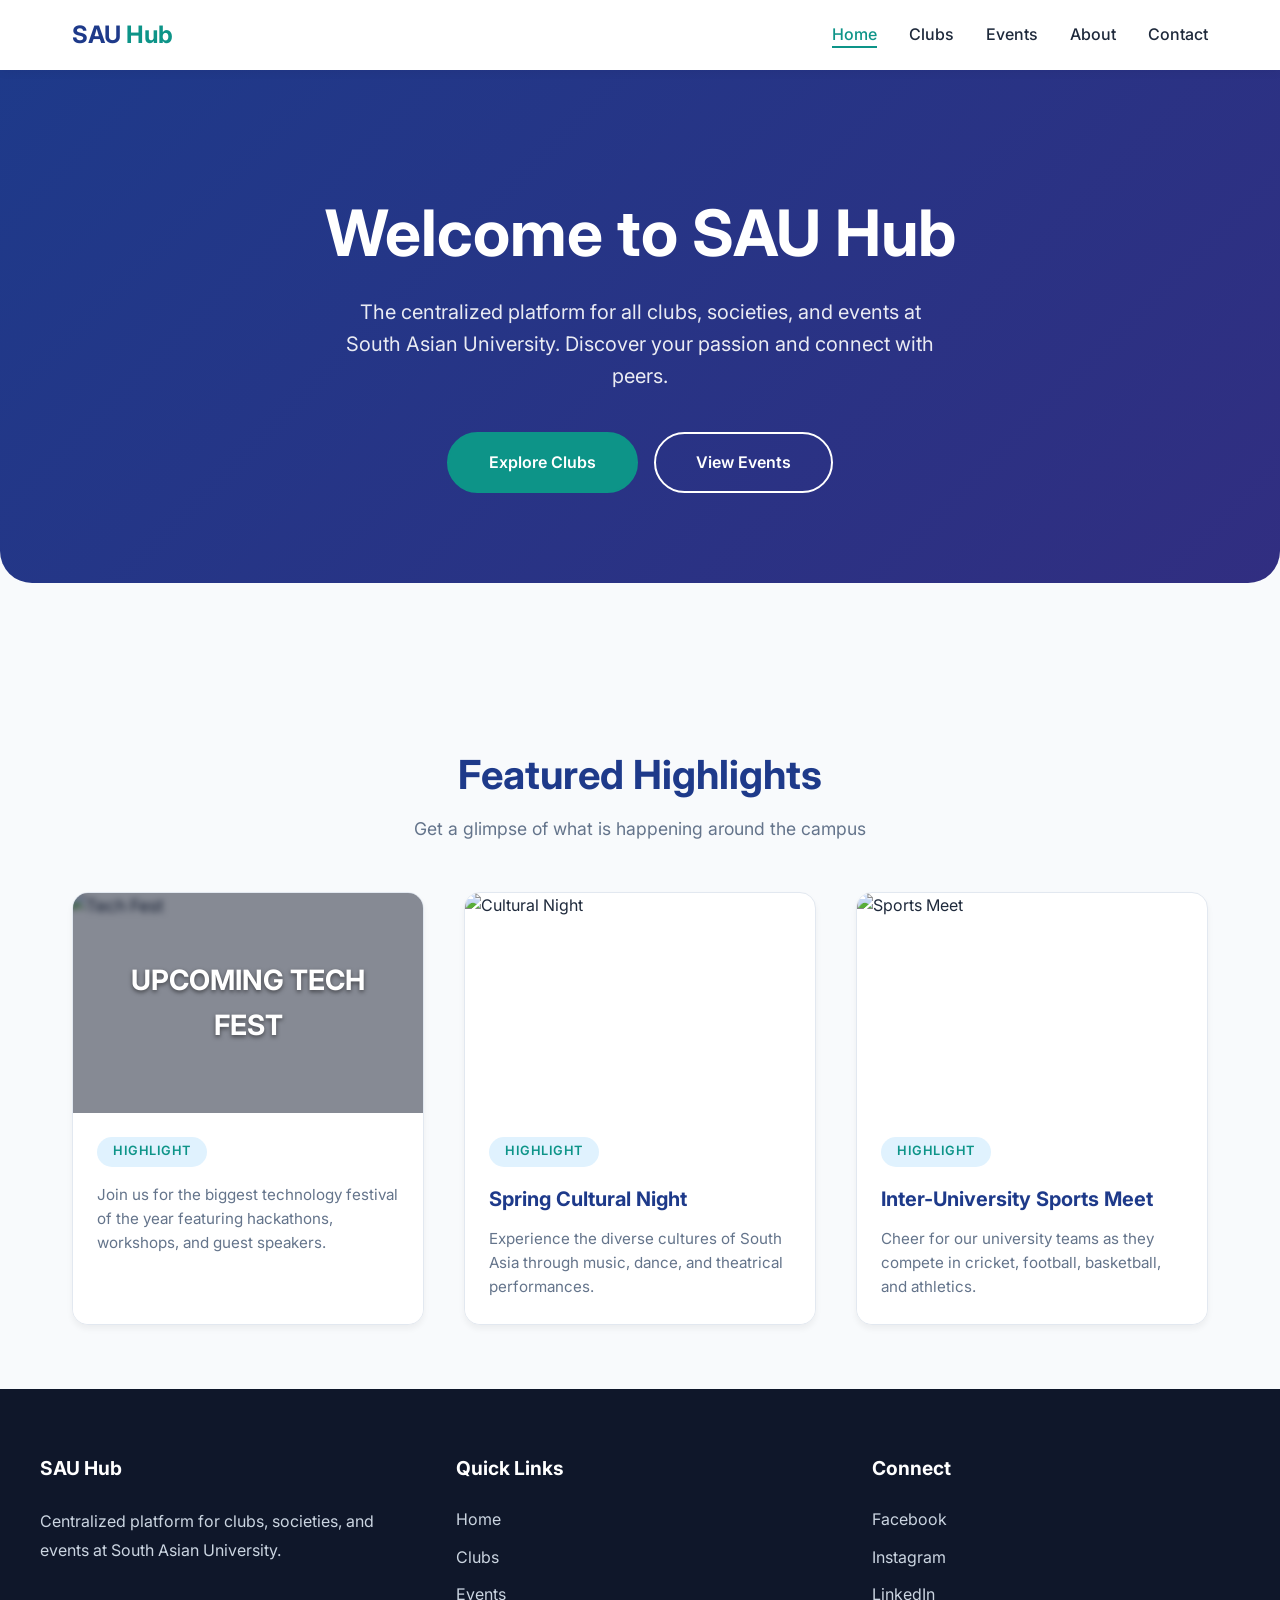
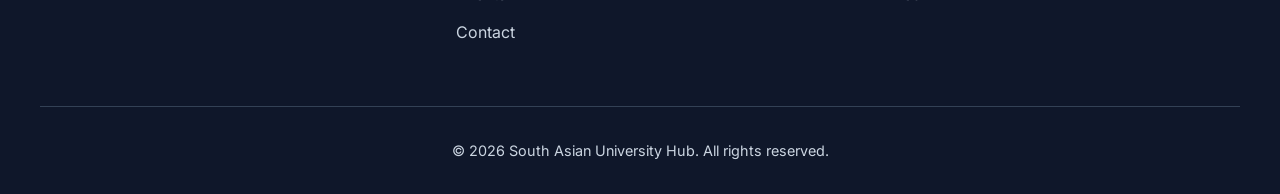
==== index.html @ b97fd705 "Add files via upload" ====
<!DOCTYPE html>
<html lang="en">
<head>
  <meta charset="UTF-8">
  <meta name="viewport" content="width=device-width, initial-scale=1.0">
  <title>Home | SAU Hub</title>
  <link rel="stylesheet" href="styles.css">
</head>
<body>
  <header class="navbar" id="navbar">
    <div class="nav-container">
      <a href="index.html" class="logo">SAU <span>Hub</span></a>
      <button class="hamburger" aria-label="Toggle navigation">☰</button>
      <nav>
        <ul class="nav-links" id="nav-links">
          <li><a href="index.html" class="active">Home</a></li>
          <li><a href="clubs.html">Clubs</a></li>
          <li><a href="events.html">Events</a></li>
          <li><a href="about.html">About</a></li>
          <li><a href="contact.html">Contact</a></li>
        </ul>
      </nav>
    </div>
  </header>

  <section class="hero fade-in">
    <h1>Welcome to SAU Hub</h1>
    <p>The centralized platform for all clubs, societies, and events at South Asian University. Discover your passion and connect with peers.</p>
    <div class="hero-buttons">
      <a href="clubs.html" class="btn">Explore Clubs</a>
      <a href="events.html" class="btn btn-outline">View Events</a>
    </div>
  </section>

  <main class="section">
    <h2 class="section-title slide-up">Featured Highlights</h2>
    <p class="section-subtitle slide-up">Get a glimpse of what is happening around the campus</p>
    
    <div class="grid-container">
      
      <div class="card blur-card slide-up">
        <div class="card-img-wrapper">
          <img src="Pictures/tech_fest.jpg" alt="Tech Fest">
          <div class="img-overlay">
            <h2>Upcoming Tech Fest</h2>
          </div>
        </div>
        <div class="card-content">
          <span class="card-tag">Highlight</span>
          <p>Join us for the biggest technology festival of the year featuring hackathons, workshops, and guest speakers.</p>
        </div>
      </div>
      
      <div class="card slide-up">
        <img src="https://placehold.co/600x400/0d9488/ffffff?text=Cultural+Night" alt="Cultural Night">
        <div class="card-content">
          <span class="card-tag">Highlight</span>
          <h3>Spring Cultural Night</h3>
          <p>Experience the diverse cultures of South Asia through music, dance, and theatrical performances.</p>
        </div>
      </div>

      <div class="card slide-up">
        <img src="https://placehold.co/600x400/8b5cf6/ffffff?text=Sports+Meet" alt="Sports Meet">
        <div class="card-content">
          <span class="card-tag">Highlight</span>
          <h3>Inter-University Sports Meet</h3>
          <p>Cheer for our university teams as they compete in cricket, football, basketball, and athletics.</p>
        </div>
      </div>

    </div>
  </main>

  <footer>
    <div class="footer-grid">
      <div class="footer-col">
        <h4>SAU Hub</h4>
        <p>Centralized platform for clubs, societies, and events at South Asian University.</p>
      </div>
      <div class="footer-col">
        <h4>Quick Links</h4>
        <a href="index.html">Home</a>
        <a href="clubs.html">Clubs</a>
        <a href="events.html">Events</a>
        <a href="contact.html">Contact</a>
      </div>
      <div class="footer-col">
        <h4>Connect</h4>
        <a href="#">Facebook</a>
        <a href="#">Instagram</a>
        <a href="#">LinkedIn</a>
      </div>
    </div>
    <div class="footer-bottom">&copy; 2026 South Asian University Hub. All rights reserved.</div>
  </footer>
  <script src="script.js"></script>
</body>
</html>
---- styles.css ----
@import url('https://fonts.googleapis.com/css2?family=Inter:wght@400;500;600;700&display=swap');

:root {
  --primary: #1e3a8a;
  --secondary: #0d9488;
  --bg: #f8fafc;
  --text: #1e293b;
  --muted: #64748b;
  --white: #ffffff;
  --border: #e2e8f0;
  --error: #ef4444;
  --success: #10b981;
}

* {
  margin: 0;
  padding: 0;
  box-sizing: border-box;
}

html {
  scroll-behavior: smooth;
}

body {
  font-family: 'Inter', sans-serif;
  background-color: var(--bg);
  color: var(--text);
  line-height: 1.6;
  display: flex;
  flex-direction: column;
  min-height: 100vh;
  overflow-x: hidden;
}

.navbar {
  background-color: var(--white);
  position: fixed;
  top: 0;
  width: 100%;
  z-index: 1000;
  transition: all 0.3s ease;
  box-shadow: 0 2px 10px rgba(0, 0, 0, 0.05);
}

.navbar.scrolled {
  padding: 0.5rem 0;
  background-color: rgba(255, 255, 255, 0.95);
  backdrop-filter: blur(10px);
  box-shadow: 0 4px 20px rgba(0, 0, 0, 0.1);
}

.nav-container {
  max-width: 1200px;
  margin: 0 auto;
  padding: 1rem 2rem;
  display: flex;
  justify-content: space-between;
  align-items: center;
  transition: padding 0.3s ease;
}

.logo {
  font-size: 1.5rem;
  font-weight: 700;
  color: var(--primary);
  text-decoration: none;
  z-index: 1001;
}

.logo span {
  color: var(--secondary);
}

.nav-links {
  list-style: none;
  display: flex;
  gap: 2rem;
}

.nav-links a {
  text-decoration: none;
  color: var(--text);
  font-weight: 500;
  transition: color 0.3s;
  position: relative;
}

.nav-links a::after {
  content: '';
  position: absolute;
  width: 0;
  height: 2px;
  bottom: -4px;
  left: 0;
  background-color: var(--secondary);
  transition: width 0.3s ease;
}

.nav-links a:hover::after, 
.nav-links a.active::after {
  width: 100%;
}

.nav-links a:hover, 
.nav-links a.active {
  color: var(--secondary);
}

.hamburger {
  display: none;
  background: none;
  border: none;
  font-size: 1.5rem;
  cursor: pointer;
  color: var(--primary);
  z-index: 1001;
  transition: transform 0.3s ease;
}

.hamburger.active {
  transform: rotate(90deg);
}

.section {
  max-width: 1200px;
  margin: 0 auto;
  padding: 8rem 2rem 4rem;
  flex: 1;
  width: 100%;
}

.section-title {
  font-size: clamp(2rem, 5vw, 2.5rem);
  color: var(--primary);
  margin-bottom: 0.5rem;
  text-align: center;
}

.section-subtitle {
  text-align: center;
  color: var(--muted);
  font-size: clamp(1rem, 3vw, 1.1rem);
  margin-bottom: 3rem;
}

.hero {
  background: linear-gradient(135deg, var(--primary), #312e81);
  color: var(--white);
  text-align: center;
  padding: clamp(6rem, 15vh, 10rem) 2rem clamp(4rem, 10vh, 6rem);
  border-radius: 0 0 2rem 2rem;
  margin-bottom: 2rem;
  margin-top: 60px;
}

.hero h1 {
  font-size: clamp(2.5rem, 8vw, 4rem);
  margin-bottom: 1.5rem;
  line-height: 1.2;
}

.hero p {
  font-size: clamp(1rem, 4vw, 1.25rem);
  margin-bottom: 2.5rem;
  opacity: 0.9;
  max-width: 600px;
  margin-inline: auto;
}

.hero-buttons {
  display: flex;
  gap: 1rem;
  justify-content: center;
  flex-wrap: wrap;
}

.btn {
  display: inline-flex;
  align-items: center;
  justify-content: center;
  background-color: var(--secondary);
  color: var(--white);
  padding: 1rem 2.5rem;
  border-radius: 50px;
  text-decoration: none;
  font-weight: 600;
  transition: all 0.3s cubic-bezier(0.4, 0, 0.2, 1);
  border: 2px solid var(--secondary);
  cursor: pointer;
  min-width: 160px;
}

.btn:hover {
  background-color: #0f766e;
  border-color: #0f766e;
  transform: translateY(-2px);
  box-shadow: 0 4px 12px rgba(13, 148, 136, 0.3);
}

.btn-outline {
  background-color: transparent;
  border: 2px solid var(--white);
}

.btn-outline:hover {
  background-color: var(--white);
  color: var(--primary);
  border-color: var(--white);
  box-shadow: 0 4px 12px rgba(255, 255, 255, 0.2);
}

.filter-container {
  display: flex;
  justify-content: center;
  gap: 1rem;
  margin-bottom: 3rem;
  flex-wrap: wrap;
}

.filter-btn {
  padding: 0.5rem 1.5rem;
  border: 1px solid var(--border);
  background: var(--white);
  border-radius: 20px;
  cursor: pointer;
  font-weight: 500;
  color: var(--muted);
  transition: all 0.3s;
}

.filter-btn:hover {
  border-color: var(--secondary);
  color: var(--secondary);
}

.filter-btn.active {
  background: var(--secondary);
  color: var(--white);
  border-color: var(--secondary);
}

.grid-container {
  display: grid;
  grid-template-columns: repeat(auto-fill, minmax(min(100%, 320px), 1fr));
  gap: clamp(1.5rem, 4vw, 2.5rem);
}

.card {
  background: var(--white);
  border-radius: 16px;
  overflow: hidden;
  box-shadow: 0 4px 6px rgba(0, 0, 0, 0.05);
  transition: all 0.3s cubic-bezier(0.4, 0, 0.2, 1);
  border: 1px solid var(--border);
  display: flex;
  flex-direction: column;
  height: 100%;
}

.card.hidden {
  display: none;
}

.card:hover {
  transform: translateY(-8px);
  box-shadow: 0 12px 24px rgba(0, 0, 0, 0.1);
}

.card img {
  width: 100%;
  height: 220px;
  object-fit: cover;
  transition: transform 0.5s ease;
}

.card:hover img {
  transform: scale(1.05);
}

.card-content {
  padding: 1.5rem;
  flex: 1;
  display: flex;
  flex-direction: column;
  background: var(--white);
  position: relative;
}

.card-tag {
  display: inline-block;
  background-color: #e0f2fe;
  color: var(--secondary);
  font-size: 0.8rem;
  font-weight: 600;
  padding: 0.3rem 1rem;
  border-radius: 20px;
  margin-bottom: 1rem;
  align-self: flex-start;
  text-transform: uppercase;
  letter-spacing: 0.5px;
}

.card h3 {
  color: var(--primary);
  margin-bottom: 0.75rem;
  font-size: 1.25rem;
}

.card p {
  color: var(--muted);
  font-size: 0.95rem;
  flex: 1;
}

.contact-wrapper {
  display: grid;
  grid-template-columns: repeat(auto-fit, minmax(min(100%, 400px), 1fr));
  gap: clamp(2rem, 6vw, 4rem);
  background: var(--white);
  border-radius: 16px;
  padding: clamp(2rem, 5vw, 3rem);
  box-shadow: 0 4px 6px rgba(0, 0, 0, 0.05);
}

.form-group {
  margin-bottom: 1.5rem;
  position: relative;
}

.form-group label {
  display: block;
  margin-bottom: 0.5rem;
  font-weight: 500;
  color: var(--text);
}

.form-group input,
.form-group textarea {
  width: 100%;
  padding: 0.75rem 1rem;
  border: 2px solid var(--border);
  border-radius: 8px;
  font-family: inherit;
  transition: all 0.3s;
  background: var(--bg);
}

.form-group input:focus,
.form-group textarea:focus {
  outline: none;
  border-color: var(--secondary);
  background: var(--white);
  box-shadow: 0 0 0 4px rgba(13, 148, 136, 0.1);
}

.form-group.invalid input,
.form-group.invalid textarea {
  border-color: var(--error);
}

.error-message {
  color: var(--error);
  font-size: 0.8rem;
  margin-top: 0.25rem;
  display: none;
  position: absolute;
  bottom: -20px;
  left: 0;
}

.form-group.invalid .error-message {
  display: block;
}

.success-message {
  color: var(--success);
  background: #d1fae5;
  padding: 1rem;
  border-radius: 8px;
  margin-top: 1rem;
  text-align: center;
  font-weight: 500;
}

.success-message.hidden {
  display: none;
}

.loader {
  border: 3px solid rgba(255,255,255,0.3);
  border-radius: 50%;
  border-top: 3px solid var(--white);
  width: 20px;
  height: 20px;
  animation: spin 1s linear infinite;
  display: inline-block;
}

.loader.hidden {
  display: none;
}

@keyframes spin {
  0% { transform: rotate(0deg); }
  100% { transform: rotate(360deg); }
}

.info-block {
  margin-bottom: 1.5rem;
  padding-left: 1rem;
  border-left: 3px solid var(--secondary);
}

.info-block strong {
  display: block;
  color: var(--primary);
  margin-bottom: 0.25rem;
}

footer {
  background-color: #0f172a;
  color: #cbd5e1;
  padding: 4rem 2rem 2rem;
  margin-top: auto;
}

.footer-grid {
  max-width: 1200px;
  margin: 0 auto;
  display: grid;
  grid-template-columns: repeat(auto-fit, minmax(200px, 1fr));
  gap: 3rem;
  margin-bottom: 3rem;
}

.footer-col h4 {
  font-size: 1.2rem;
  margin-bottom: 1.5rem;
  color: var(--white);
}

.footer-col p {
  line-height: 1.8;
}

.footer-col a {
  display: block;
  color: #cbd5e1;
  text-decoration: none;
  margin-bottom: 0.75rem;
  transition: all 0.3s;
  width: fit-content;
}

.footer-col a:hover {
  color: var(--secondary);
  transform: translateX(5px);
}

.footer-bottom {
  max-width: 1200px;
  margin: 0 auto;
  text-align: center;
  padding-top: 2rem;
  border-top: 1px solid #334155;
  font-size: 0.9rem;
}

.fade-in {
  opacity: 0;
  transition: opacity 0.8s ease-in;
}

.slide-up {
  opacity: 0;
  transform: translateY(30px);
  transition: all 0.8s cubic-bezier(0.4, 0, 0.2, 1);
}

.fade-in.visible,
.slide-up.visible {
  opacity: 1;
  transform: translateY(0);
}

@media (max-width: 768px) {
  .hamburger {
    display: block;
  }
  
  .nav-links {
    position: fixed;
    top: 70px;
    left: 0;
    width: 100%;
    height: 0;
    background: var(--white);
    flex-direction: column;
    align-items: center;
    justify-content: center;
    gap: 2rem;
    overflow: hidden;
    transition: all 0.4s cubic-bezier(0.4, 0, 0.2, 1);
    box-shadow: 0 10px 10px rgba(0,0,0,0.05);
    opacity: 0;
  }

  .nav-links.active {
    height: calc(100vh - 70px);
    opacity: 1;
    padding: 2rem;
  }

  .nav-links a {
    font-size: 1.25rem;
  }
}

@media (max-width: 480px) {
  .hero {
    padding-top: 8rem;
    border-radius: 0 0 1.5rem 1.5rem;
  }
  
  .hero-buttons {
    flex-direction: column;
    width: 100%;
  }

  .hero-buttons .btn {
    width: 100%;
    margin: 0;
  }

  .section {
    padding: 6rem 1rem 3rem;
  }
  
  .filter-btn {
    flex: 1 1 calc(50% - 0.5rem);
    text-align: center;
  }
}

.blur-card .card-img-wrapper {
  position: relative;
  height: 220px;
  overflow: hidden;
}

.blur-card .card-img-wrapper img {
  filter: blur(3px);
  transform: scale(1.1);
  transition: filter 0.3s ease, transform 0.3s ease;
  width: 100%;
  height: 100%;
  object-fit: cover;
}

.blur-card:hover .card-img-wrapper img {
  filter: blur(1px);
  transform: scale(1.15);
}

.img-overlay {
  position: absolute;
  top: 0;
  left: 0;
  width: 100%;
  height: 100%;
  background: rgba(15, 23, 42, 0.5);
  display: flex;
  justify-content: center;
  align-items: center;
  padding: 1.5rem;
  text-align: center;
}

.img-overlay h2 {
  color: white;
  font-size: 1.75rem;
  font-weight: 700;
  text-transform: uppercase;
  margin: 0;
  text-shadow: 0 2px 4px rgba(0,0,0,0.5);
  font-family: 'Inter', sans-serif;
}
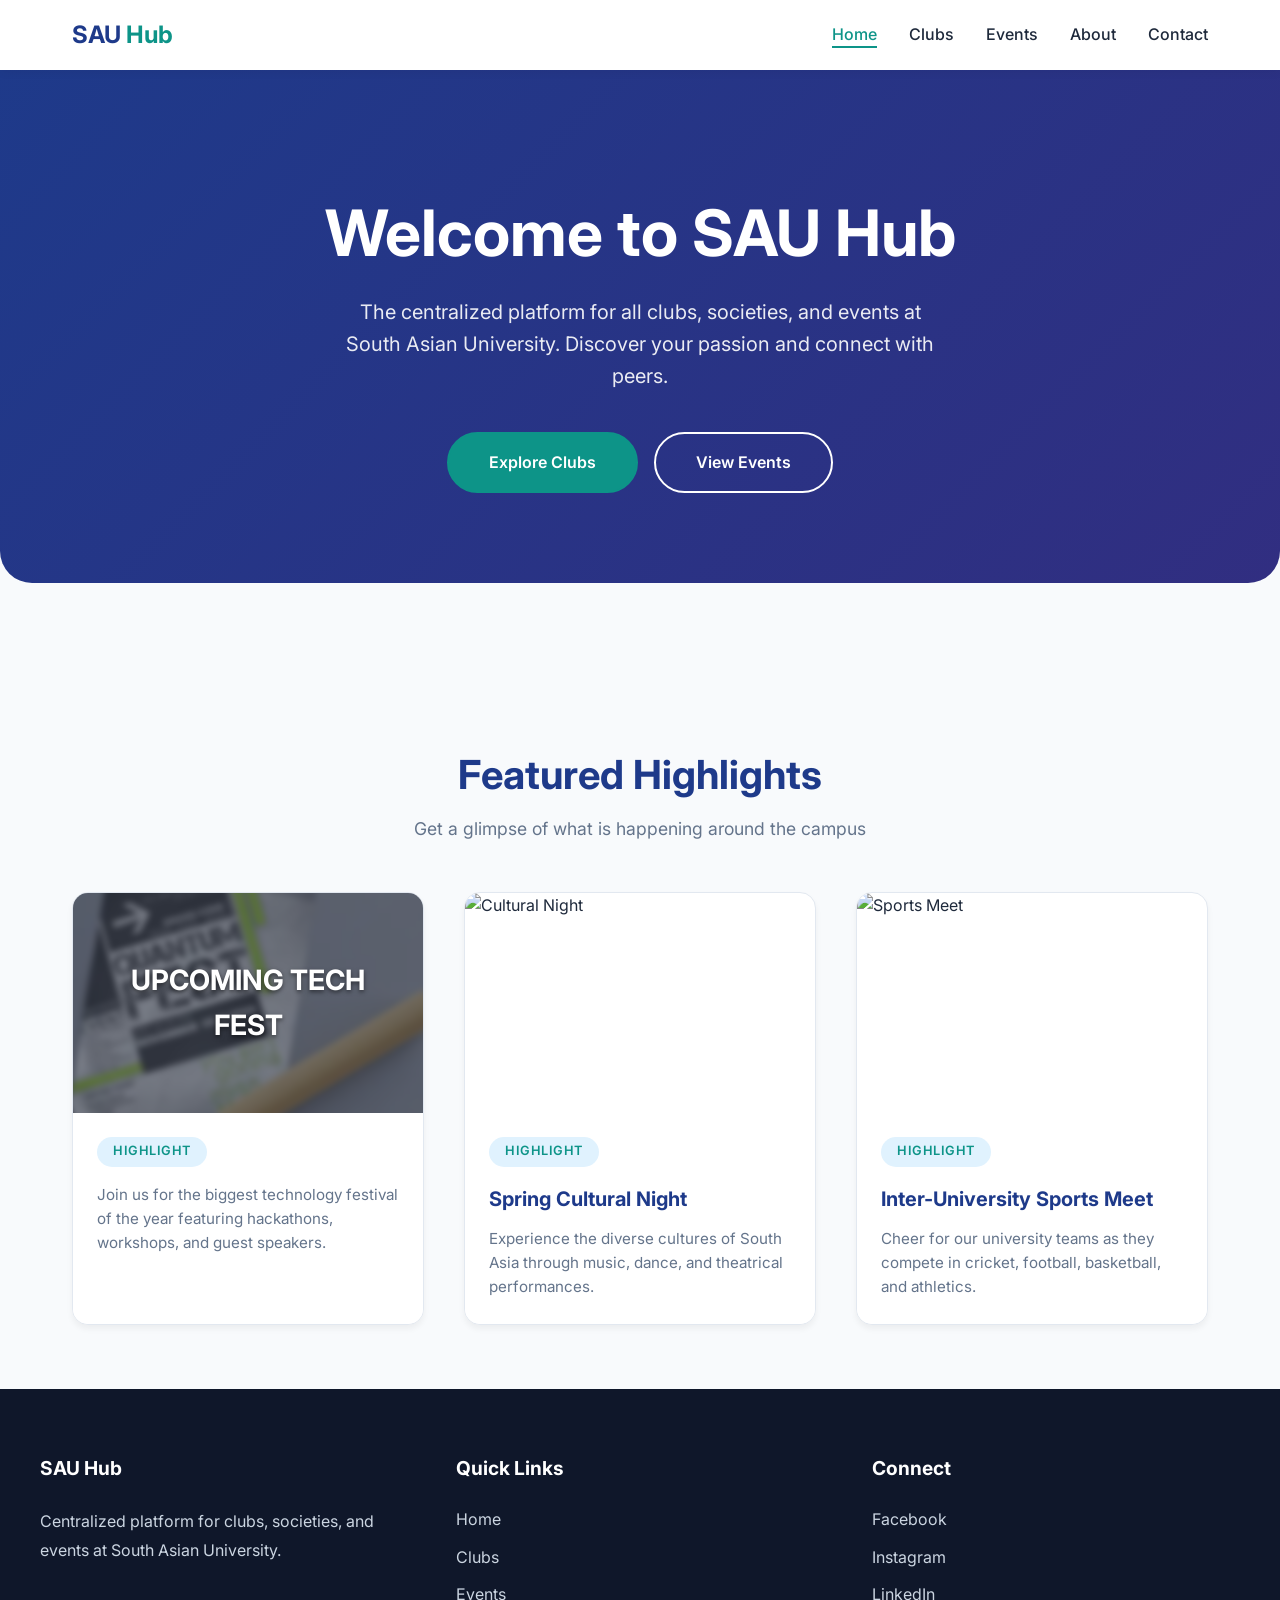
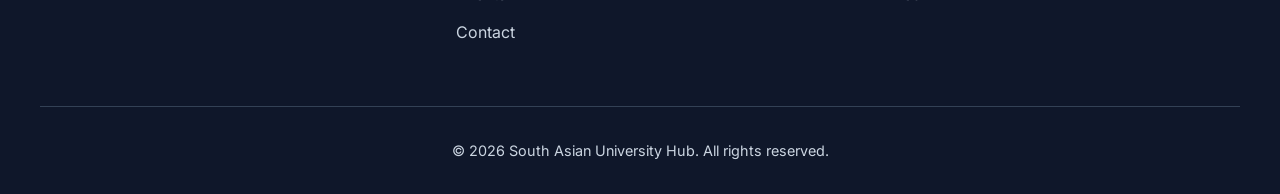
==== commit ac5beea3: "Update index.html" ====
--- a/index.html
+++ b/index.html
@@ -40,7 +40,7 @@
       
       <div class="card blur-card slide-up">
         <div class="card-img-wrapper">
-          <img src="Pictures/tech_fest.jpg" alt="Tech Fest">
+          <img src="tech_fest.jpg" alt="Tech Fest">
           <div class="img-overlay">
             <h2>Upcoming Tech Fest</h2>
           </div>
@@ -96,4 +96,4 @@
   </footer>
   <script src="script.js"></script>
 </body>
-</html>+</html>
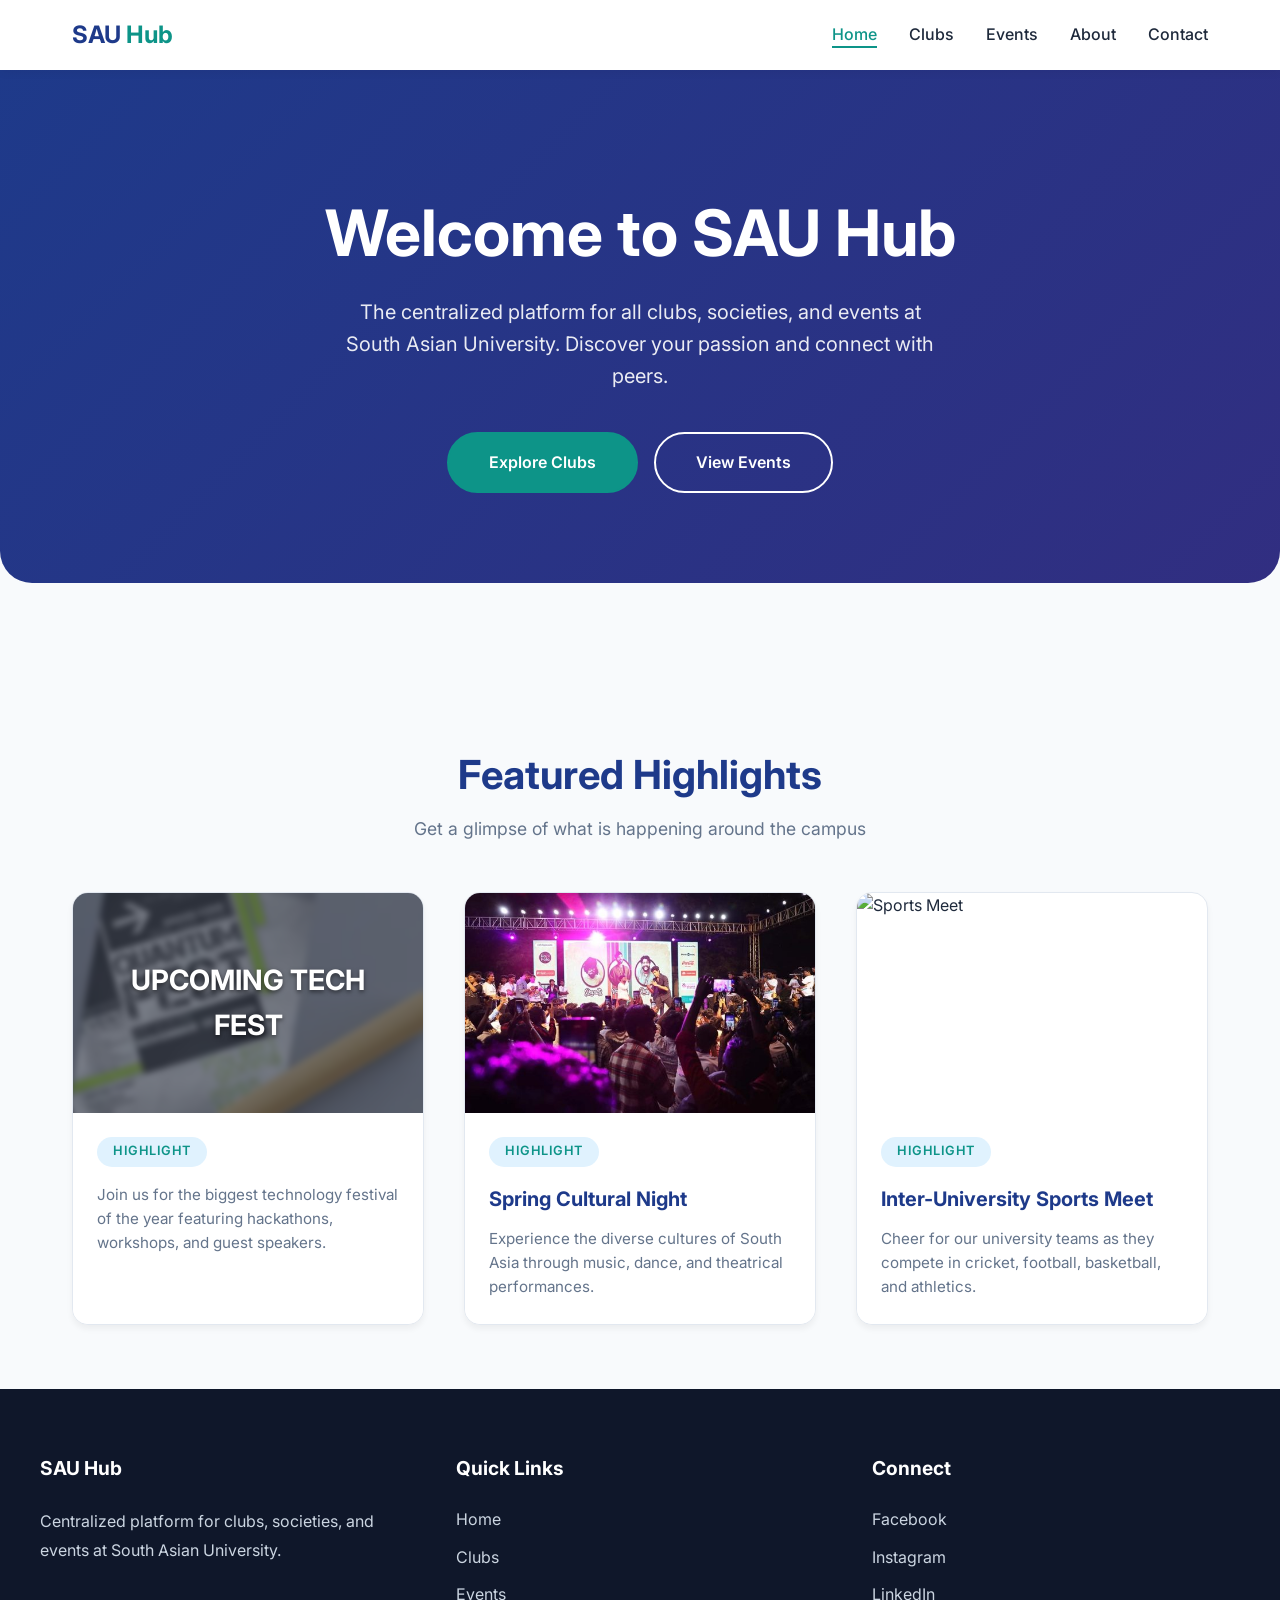
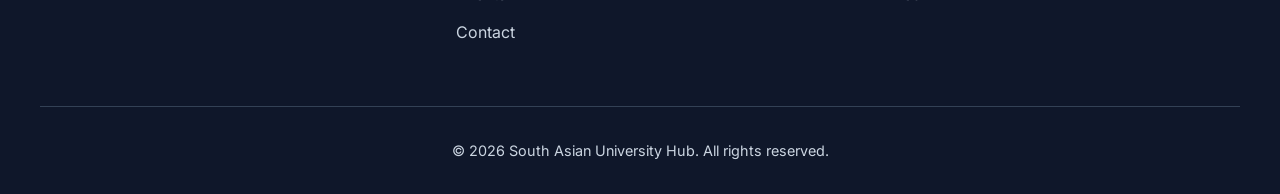
==== commit 4bd1dd34: "index.html" ====
--- a/index.html
+++ b/index.html
@@ -52,7 +52,7 @@
       </div>
       
       <div class="card slide-up">
-        <img src="https://placehold.co/600x400/0d9488/ffffff?text=Cultural+Night" alt="Cultural Night">
+        <img src="Cultural Night.jpg" alt="Cultural Night">
         <div class="card-content">
           <span class="card-tag">Highlight</span>
           <h3>Spring Cultural Night</h3>
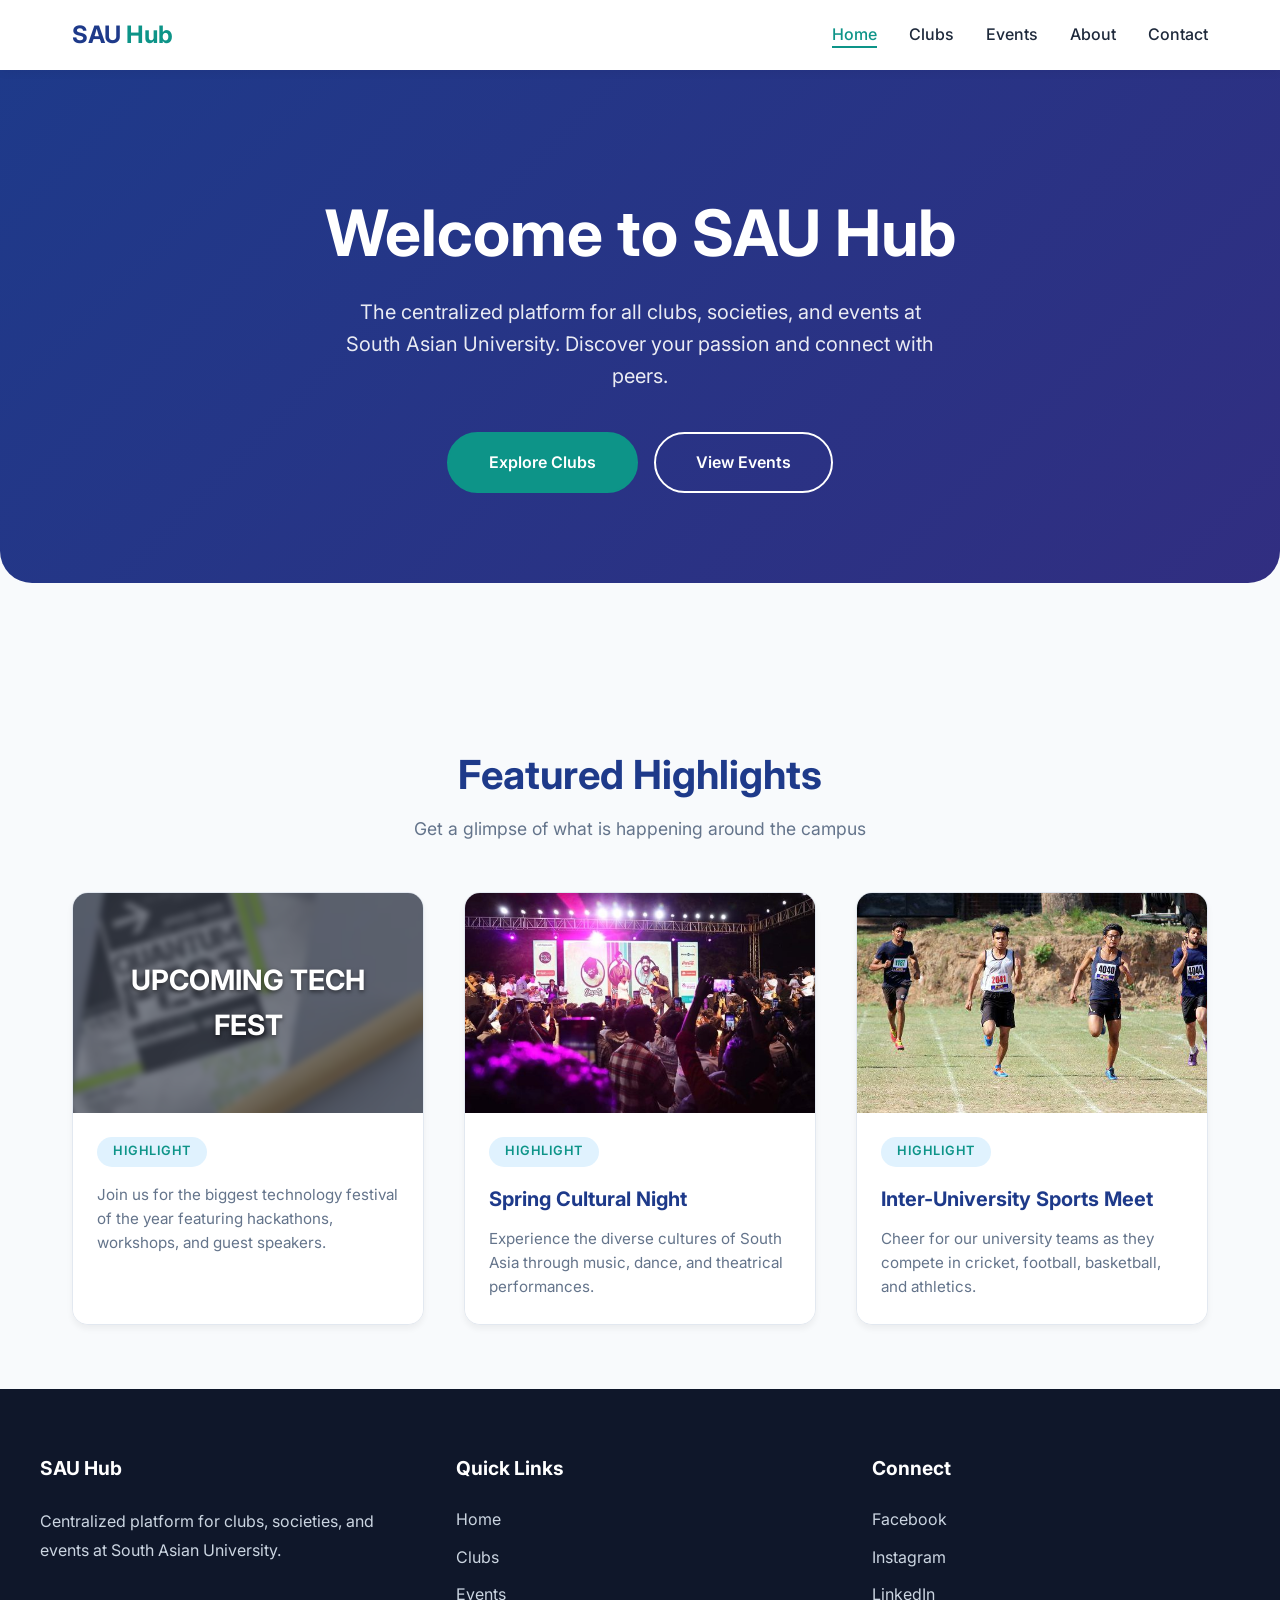
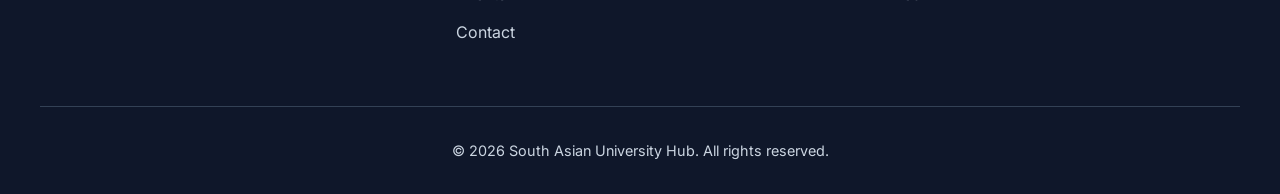
==== commit 3cbcda0d: "index.html" ====
--- a/index.html
+++ b/index.html
@@ -61,7 +61,7 @@
       </div>
 
       <div class="card slide-up">
-        <img src="https://placehold.co/600x400/8b5cf6/ffffff?text=Sports+Meet" alt="Sports Meet">
+        <img src="sports meet.jpg" alt="Sports Meet">
         <div class="card-content">
           <span class="card-tag">Highlight</span>
           <h3>Inter-University Sports Meet</h3>
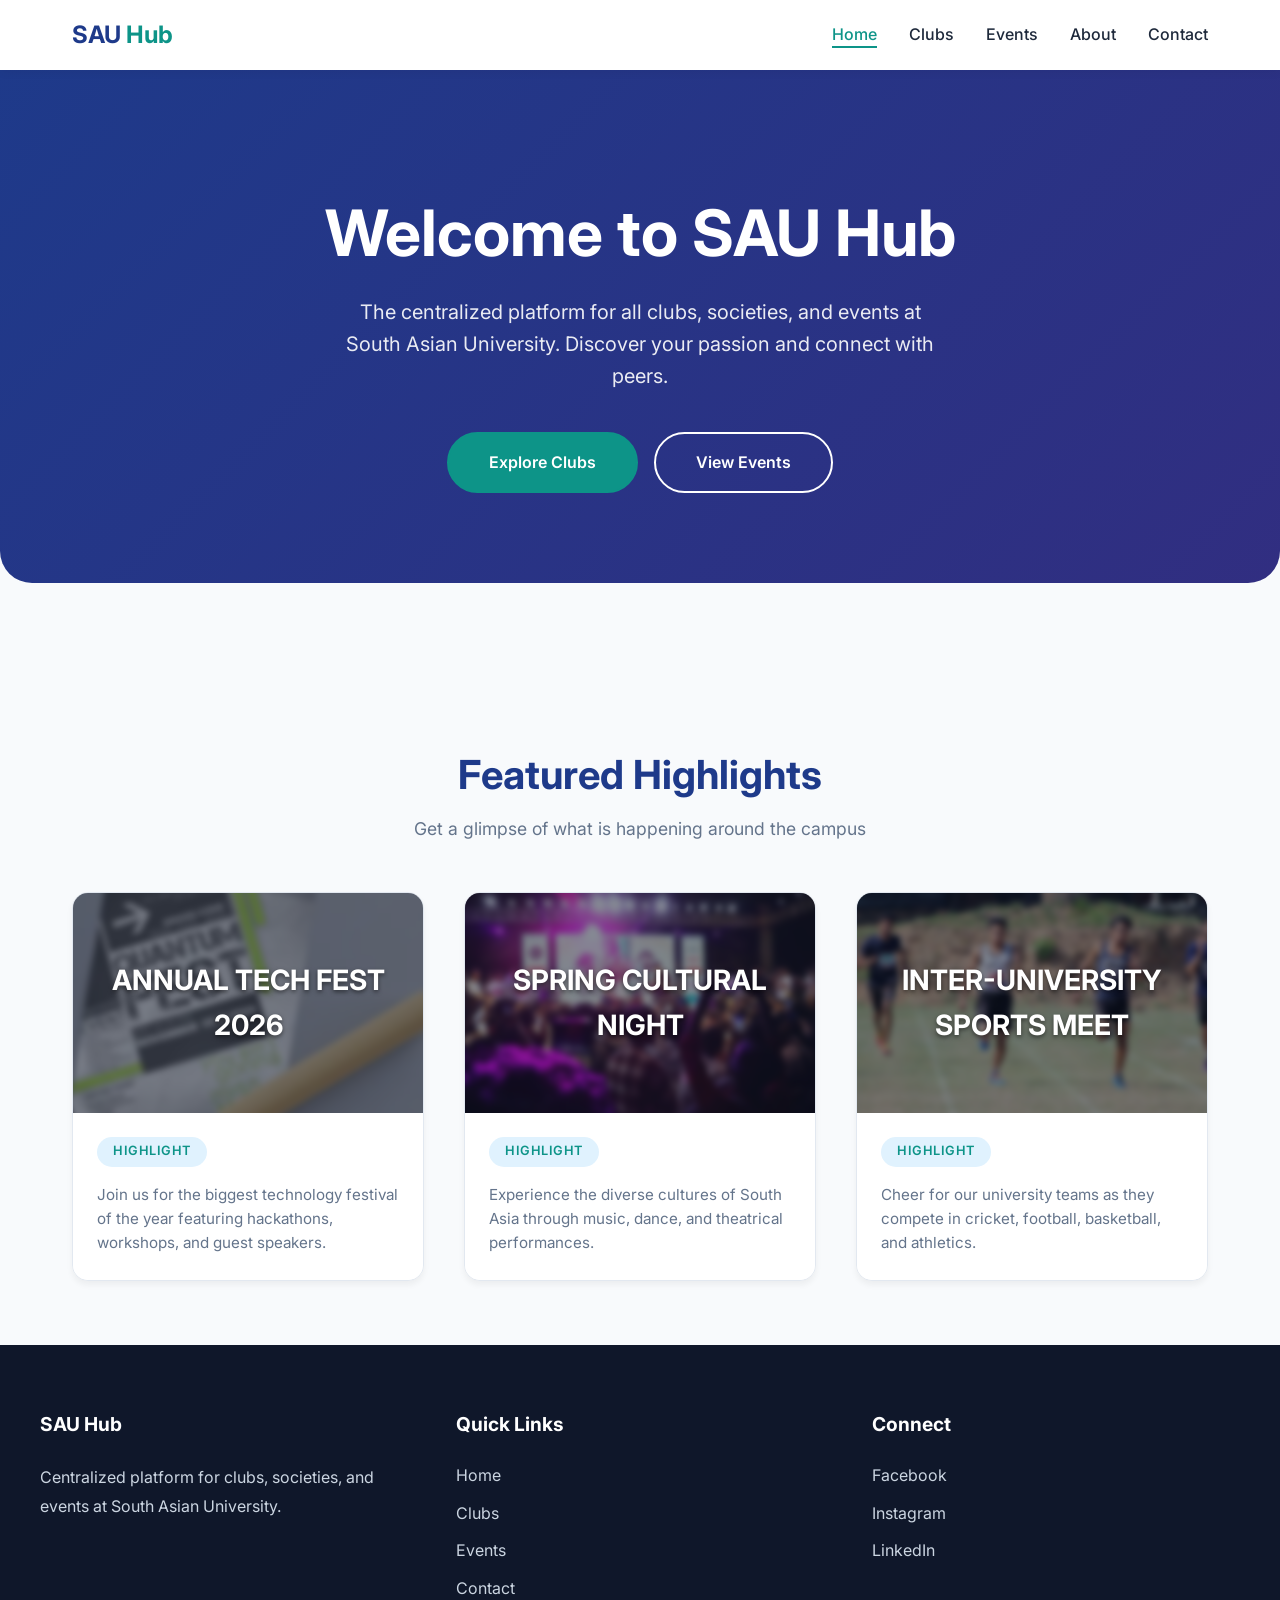
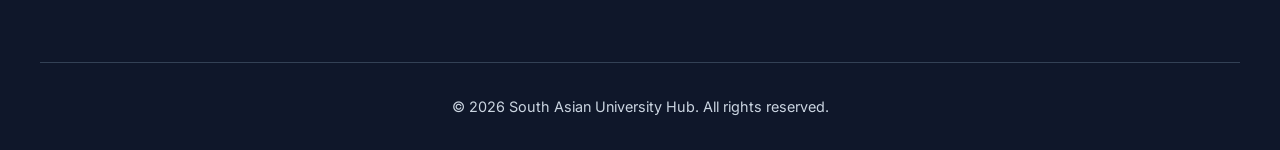
==== commit 580603fe: "Update index.html" ====
--- a/index.html
+++ b/index.html
@@ -42,7 +42,7 @@
         <div class="card-img-wrapper">
           <img src="tech_fest.jpg" alt="Tech Fest">
           <div class="img-overlay">
-            <h2>Upcoming Tech Fest</h2>
+            <h2>Annual Tech Fest 2026</h2>
           </div>
         </div>
         <div class="card-content">
@@ -51,20 +51,28 @@
         </div>
       </div>
       
-      <div class="card slide-up">
-        <img src="Cultural Night.jpg" alt="Cultural Night">
+      <div class="card blur-card slide-up">
+        <div class="card-img-wrapper">
+          <img src="Cultural Night.jpg" alt="Cultural Night">
+          <div class="img-overlay">
+            <h2>Spring Cultural Night</h2>
+          </div>
+        </div>
         <div class="card-content">
           <span class="card-tag">Highlight</span>
-          <h3>Spring Cultural Night</h3>
           <p>Experience the diverse cultures of South Asia through music, dance, and theatrical performances.</p>
         </div>
       </div>
 
-      <div class="card slide-up">
-        <img src="sports meet.jpg" alt="Sports Meet">
+      <div class="card blur-card slide-up">
+        <div class="card-img-wrapper">
+          <img src="sports meet.jpg" alt="Sports Meet">
+          <div class="img-overlay">
+            <h2>Inter-University Sports Meet</h2>
+          </div>
+        </div>
         <div class="card-content">
           <span class="card-tag">Highlight</span>
-          <h3>Inter-University Sports Meet</h3>
           <p>Cheer for our university teams as they compete in cricket, football, basketball, and athletics.</p>
         </div>
       </div>
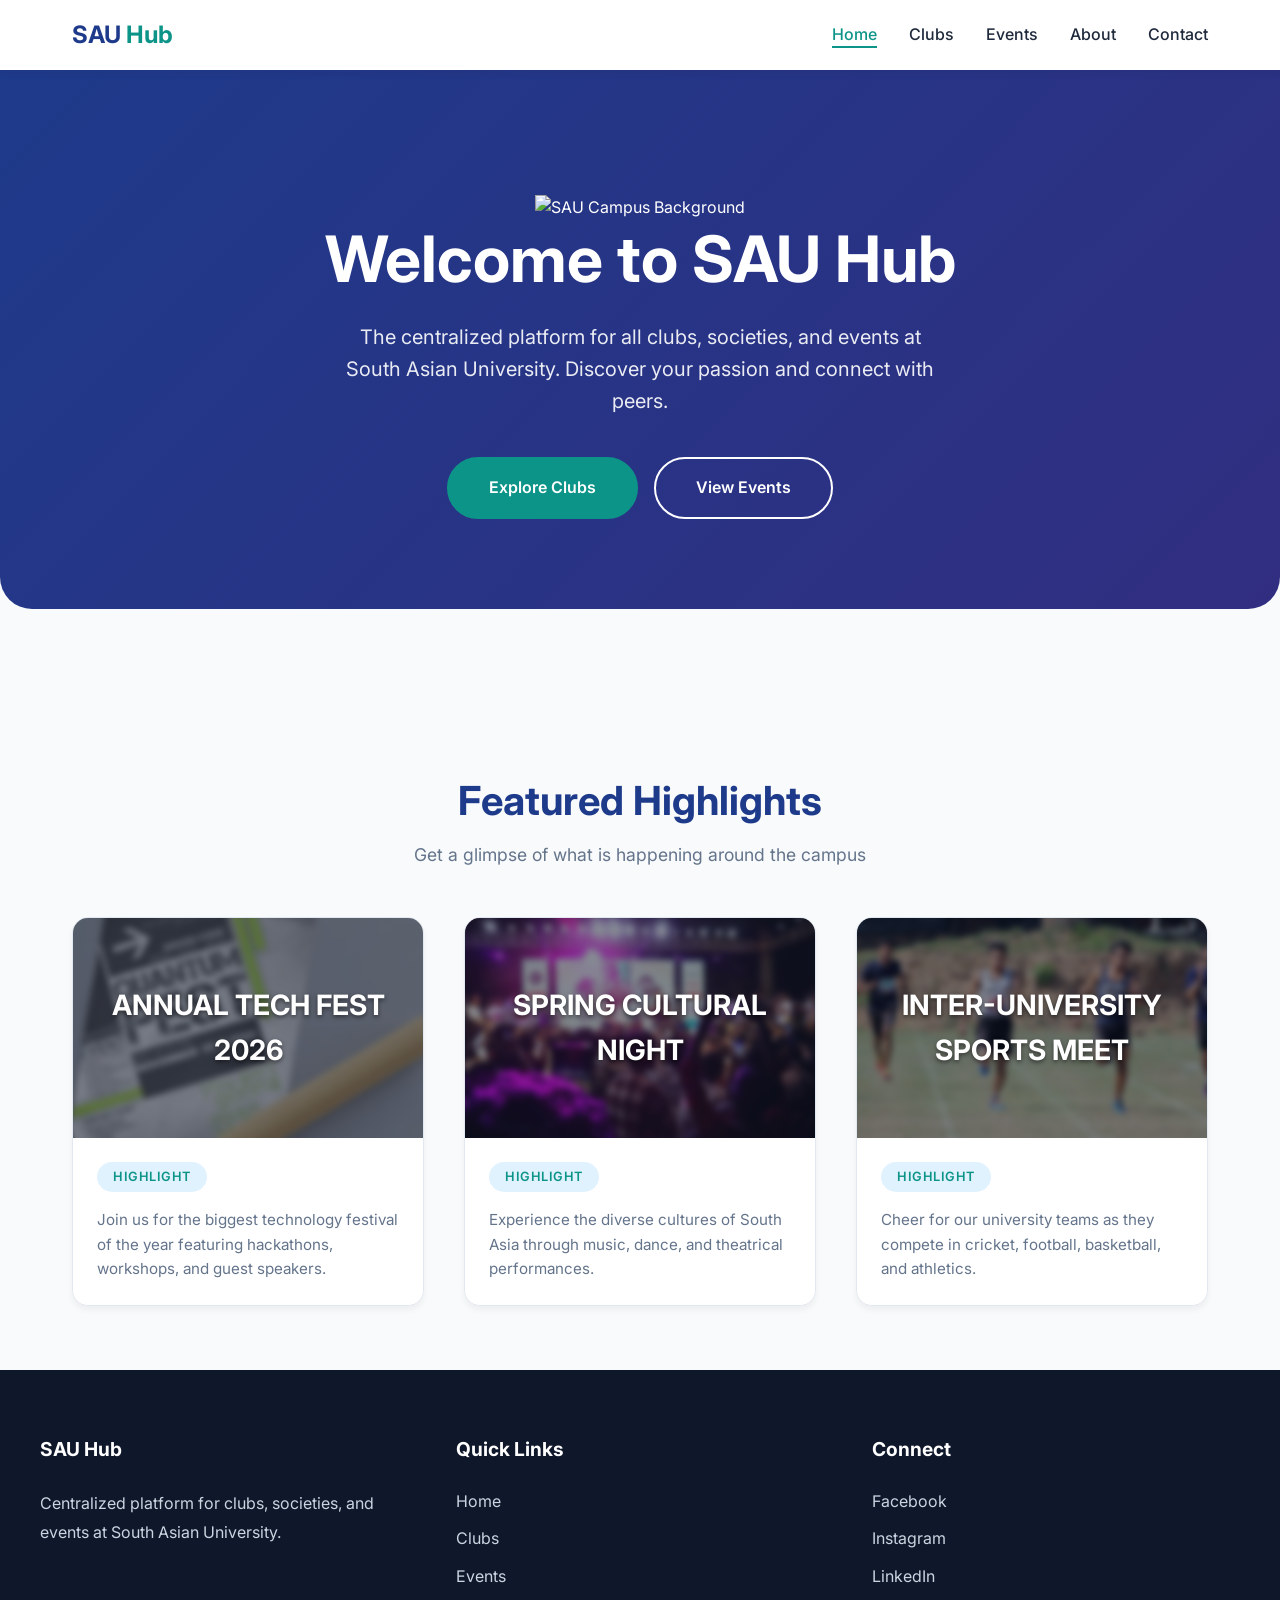
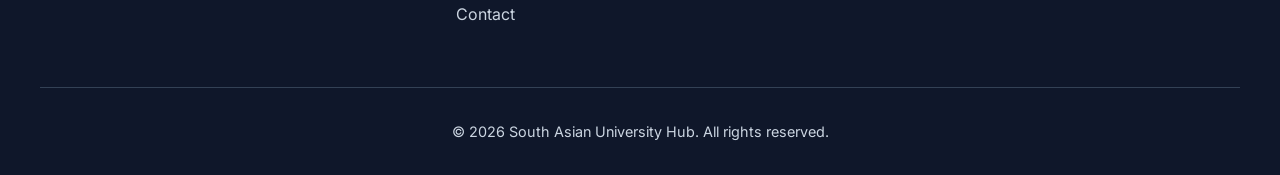
==== commit a44905b0: "Update index.html" ====
--- a/index.html
+++ b/index.html
@@ -24,11 +24,17 @@
   </header>
 
   <section class="hero fade-in">
-    <h1>Welcome to SAU Hub</h1>
-    <p>The centralized platform for all clubs, societies, and events at South Asian University. Discover your passion and connect with peers.</p>
-    <div class="hero-buttons">
-      <a href="clubs.html" class="btn">Explore Clubs</a>
-      <a href="events.html" class="btn btn-outline">View Events</a>
+    <img src="sau-campus-new.jpg.jpeg" alt="SAU Campus Background" class="hero-bg-img">
+    
+    <div class="hero-overlay"></div>
+    
+    <div class="hero-content">
+      <h1>Welcome to SAU Hub</h1>
+      <p>The centralized platform for all clubs, societies, and events at South Asian University. Discover your passion and connect with peers.</p>
+      <div class="hero-buttons">
+        <a href="clubs.html" class="btn">Explore Clubs</a>
+        <a href="events.html" class="btn btn-outline">View Events</a>
+      </div>
     </div>
   </section>
 
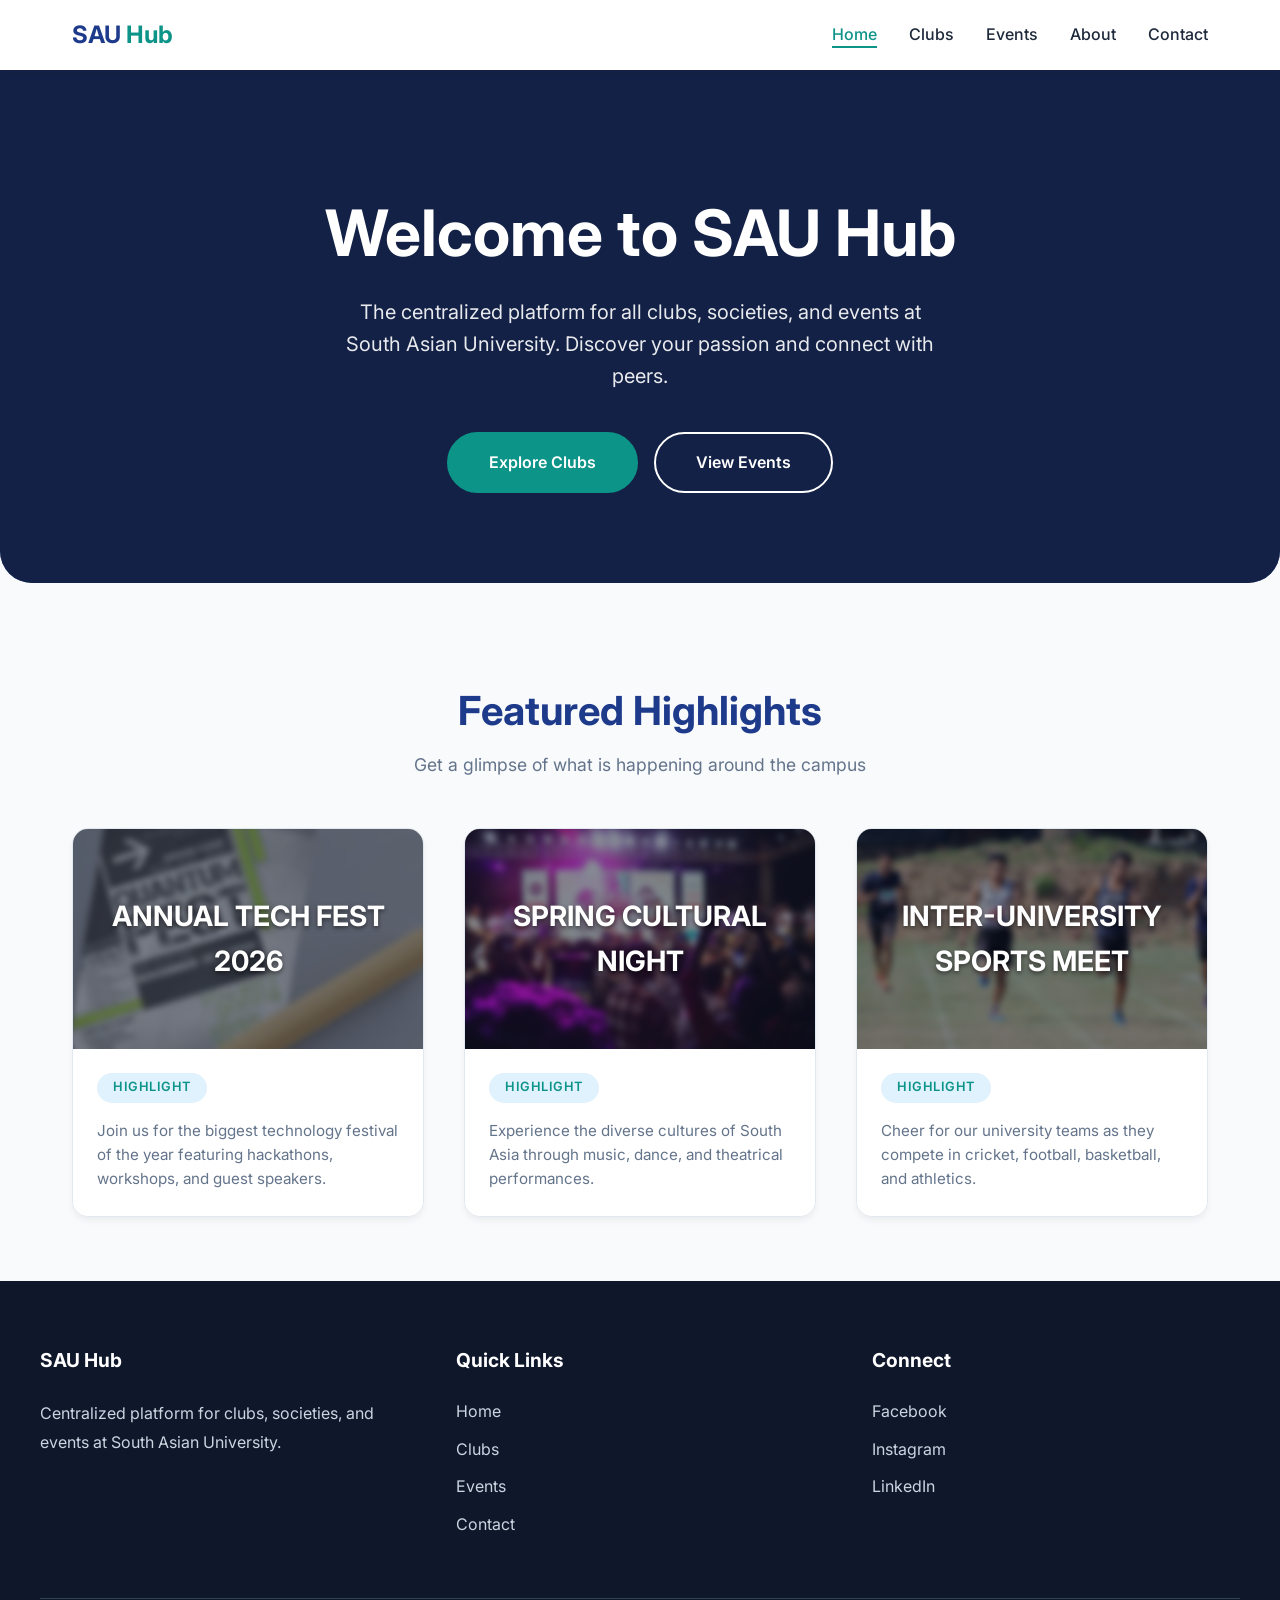
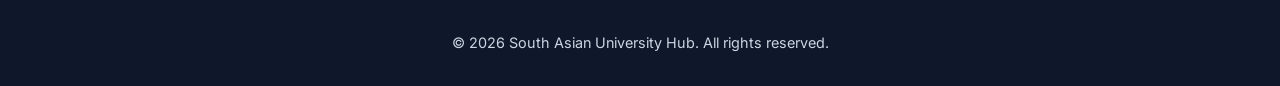
==== commit 03bdb47d: "Update index.html" ====
--- a/index.html
+++ b/index.html
@@ -17,7 +17,7 @@
           <li><a href="clubs.html">Clubs</a></li>
           <li><a href="events.html">Events</a></li>
           <li><a href="about.html">About</a></li>
-          <li><a href="contact.html">Contact</a></li>
+          <li><a href="contacts.html">Contact</a></li>
         </ul>
       </nav>
     </div>
--- a/styles.css
+++ b/styles.css
@@ -122,36 +122,50 @@
   transform: rotate(90deg);
 }
 
-.section {
-  max-width: 1200px;
-  margin: 0 auto;
-  padding: 8rem 2rem 4rem;
-  flex: 1;
-  width: 100%;
-}
-
-.section-title {
-  font-size: clamp(2rem, 5vw, 2.5rem);
-  color: var(--primary);
-  margin-bottom: 0.5rem;
-  text-align: center;
-}
-
-.section-subtitle {
-  text-align: center;
-  color: var(--muted);
-  font-size: clamp(1rem, 3vw, 1.1rem);
-  margin-bottom: 3rem;
-}
-
 .hero {
-  background: linear-gradient(135deg, var(--primary), #312e81);
-  color: var(--white);
+  position: relative;
   text-align: center;
   padding: clamp(6rem, 15vh, 10rem) 2rem clamp(4rem, 10vh, 6rem);
   border-radius: 0 0 2rem 2rem;
   margin-bottom: 2rem;
   margin-top: 60px;
+  overflow: hidden;
+  display: flex;
+  align-items: center;
+  justify-content: center;
+  background-color: var(--primary);
+}
+
+.hero-bg-img {
+  position: absolute;
+  top: 0;
+  left: 0;
+  width: 100%;
+  height: 100%;
+  object-fit: cover;
+  filter: blur(8px);
+  transform: scale(1.15);
+  z-index: 1;
+}
+
+.hero-overlay {
+  position: absolute;
+  top: 0;
+  left: 0;
+  width: 100%;
+  height: 100%;
+  background: rgba(15, 23, 42, 0.7);
+  z-index: 2;
+}
+
+.hero-content {
+  position: relative;
+  z-index: 3;
+  color: var(--white);
+  width: 100%;
+  display: flex;
+  flex-direction: column;
+  align-items: center;
 }
 
 .hero h1 {
@@ -210,6 +224,28 @@
   box-shadow: 0 4px 12px rgba(255, 255, 255, 0.2);
 }
 
+.section {
+  max-width: 1200px;
+  margin: 0 auto;
+  padding: 4rem 2rem;
+  flex: 1;
+  width: 100%;
+}
+
+.section-title {
+  font-size: clamp(2rem, 5vw, 2.5rem);
+  color: var(--primary);
+  margin-bottom: 0.5rem;
+  text-align: center;
+}
+
+.section-subtitle {
+  text-align: center;
+  color: var(--muted);
+  font-size: clamp(1rem, 3vw, 1.1rem);
+  margin-bottom: 3rem;
+}
+
 .filter-container {
   display: flex;
   justify-content: center;
@@ -265,17 +301,6 @@
 .card:hover {
   transform: translateY(-8px);
   box-shadow: 0 12px 24px rgba(0, 0, 0, 0.1);
-}
-
-.card img {
-  width: 100%;
-  height: 220px;
-  object-fit: cover;
-  transition: transform 0.5s ease;
-}
-
-.card:hover img {
-  transform: scale(1.05);
 }
 
 .card-content {
@@ -301,16 +326,54 @@
   letter-spacing: 0.5px;
 }
 
-.card h3 {
-  color: var(--primary);
-  margin-bottom: 0.75rem;
-  font-size: 1.25rem;
-}
-
 .card p {
   color: var(--muted);
   font-size: 0.95rem;
   flex: 1;
+}
+
+.blur-card .card-img-wrapper {
+  position: relative;
+  height: 220px;
+  overflow: hidden;
+}
+
+.blur-card .card-img-wrapper img {
+  filter: blur(3px);
+  transform: scale(1.1);
+  transition: filter 0.3s ease, transform 0.3s ease;
+  width: 100%;
+  height: 100%;
+  object-fit: cover;
+}
+
+.blur-card:hover .card-img-wrapper img {
+  filter: blur(1px);
+  transform: scale(1.15);
+}
+
+.img-overlay {
+  position: absolute;
+  top: 0;
+  left: 0;
+  width: 100%;
+  height: 100%;
+  background: rgba(15, 23, 42, 0.5);
+  display: flex;
+  justify-content: center;
+  align-items: center;
+  padding: 1.5rem;
+  text-align: center;
+  z-index: 2;
+}
+
+.img-overlay h2 {
+  color: var(--white);
+  font-size: 1.75rem;
+  font-weight: 700;
+  text-transform: uppercase;
+  margin: 0;
+  text-shadow: 0 2px 4px rgba(0,0,0,0.5);
 }
 
 .contact-wrapper {
@@ -542,47 +605,3 @@
     text-align: center;
   }
 }
-
-.blur-card .card-img-wrapper {
-  position: relative;
-  height: 220px;
-  overflow: hidden;
-}
-
-.blur-card .card-img-wrapper img {
-  filter: blur(3px);
-  transform: scale(1.1);
-  transition: filter 0.3s ease, transform 0.3s ease;
-  width: 100%;
-  height: 100%;
-  object-fit: cover;
-}
-
-.blur-card:hover .card-img-wrapper img {
-  filter: blur(1px);
-  transform: scale(1.15);
-}
-
-.img-overlay {
-  position: absolute;
-  top: 0;
-  left: 0;
-  width: 100%;
-  height: 100%;
-  background: rgba(15, 23, 42, 0.5);
-  display: flex;
-  justify-content: center;
-  align-items: center;
-  padding: 1.5rem;
-  text-align: center;
-}
-
-.img-overlay h2 {
-  color: white;
-  font-size: 1.75rem;
-  font-weight: 700;
-  text-transform: uppercase;
-  margin: 0;
-  text-shadow: 0 2px 4px rgba(0,0,0,0.5);
-  font-family: 'Inter', sans-serif;
-}
